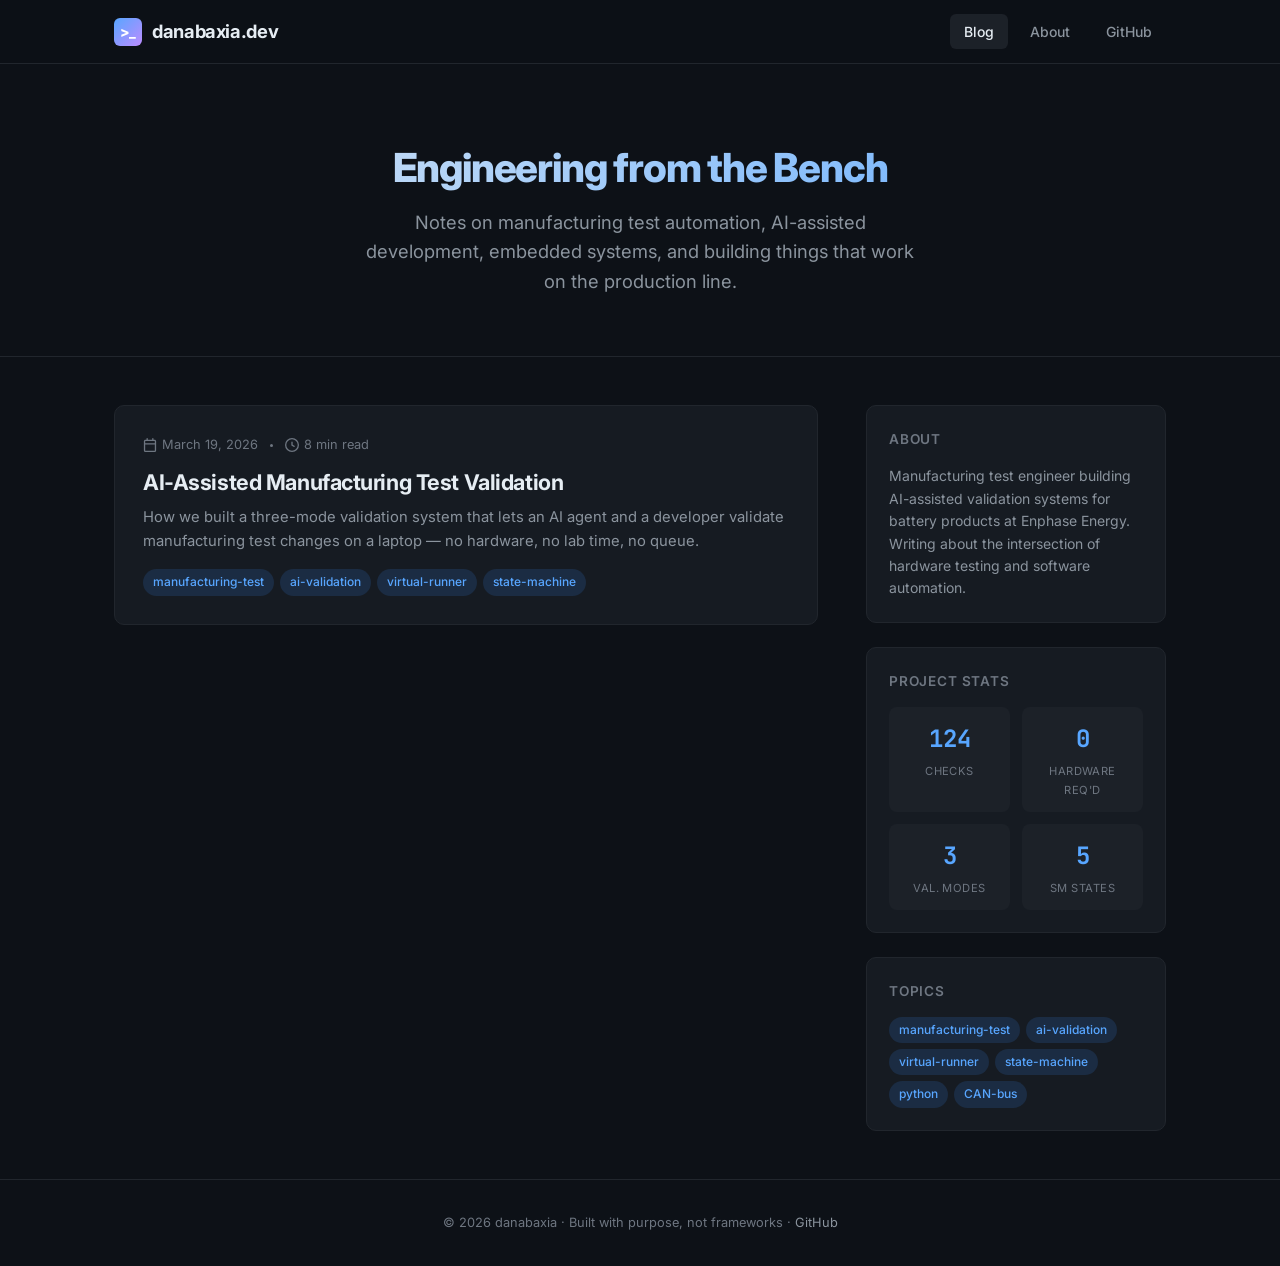
==== docs/index.html @ c310c13a "Move site files to /docs for GitHub Pages deployment GitHub Pages is configured to serve from /docs " ====
<!DOCTYPE html>
<html lang="en">
<head>
  <meta charset="UTF-8">
  <meta name="viewport" content="width=device-width, initial-scale=1.0">
  <title>danabaxia — Engineering Blog</title>
  <meta name="description" content="Technical blog on manufacturing test automation, AI-assisted development, embedded systems, and software engineering.">
  <meta property="og:title" content="danabaxia — Engineering Blog">
  <meta property="og:description" content="Notes on manufacturing test automation, AI-assisted development, and building things that work on the production line.">
  <meta property="og:type" content="website">
  <meta property="og:url" content="https://danabaxia.github.io">
  <meta name="twitter:card" content="summary">
  <link rel="preconnect" href="https://fonts.googleapis.com">
  <link rel="preconnect" href="https://fonts.gstatic.com" crossorigin>
  <link href="https://fonts.googleapis.com/css2?family=Inter:wght@400;500;600;700;800&family=JetBrains+Mono:wght@400;500&display=swap" rel="stylesheet">
  <link rel="stylesheet" href="css/style.css">
</head>
<body>

  <!-- Header -->
  <header class="site-header">
    <div class="header-inner">
      <a href="index.html" class="site-logo">
        <span class="logo-icon">&gt;_</span>
        danabaxia.dev
      </a>
      <nav class="site-nav">
        <a href="index.html" class="active">Blog</a>
        <a href="about.html">About</a>
        <a href="https://github.com/danabaxia" target="_blank" rel="noopener">GitHub</a>
      </nav>
    </div>
  </header>

  <!-- Hero -->
  <section class="hero">
    <h1>Engineering from the Bench</h1>
    <p>Notes on manufacturing test automation, AI-assisted development, embedded systems, and building things that work on the production line.</p>
  </section>

  <!-- Main Content -->
  <main class="container">
    <div class="content-wrapper">

      <!-- Post List -->
      <div class="post-list">

        <article class="post-card">
          <div class="post-card-meta">
            <span class="post-card-date">
              <svg width="14" height="14" viewBox="0 0 16 16" fill="currentColor"><path d="M4.75 0a.75.75 0 0 1 .75.75V2h5V.75a.75.75 0 0 1 1.5 0V2h1.25c.966 0 1.75.784 1.75 1.75v10.5A1.75 1.75 0 0 1 13.25 16H2.75A1.75 1.75 0 0 1 1 14.25V3.75C1 2.784 1.784 2 2.75 2H4V.75A.75.75 0 0 1 4.75 0ZM2.5 7.5v6.75c0 .138.112.25.25.25h10.5a.25.25 0 0 0 .25-.25V7.5Zm10.75-4H2.75a.25.25 0 0 0-.25.25V6h11V3.75a.25.25 0 0 0-.25-.25Z"/></svg>
              March 19, 2026
            </span>
            <span class="meta-dot"></span>
            <span class="reading-time">
              <svg width="14" height="14" viewBox="0 0 16 16" fill="currentColor"><path d="M8 0a8 8 0 1 1 0 16A8 8 0 0 1 8 0ZM1.5 8a6.5 6.5 0 1 0 13 0 6.5 6.5 0 0 0-13 0Zm7.25-3.25v2.992l2.028 1.014a.75.75 0 0 1-.557 1.392l-2.5-1.25A.75.75 0 0 1 7.25 8.25v-3.5a.75.75 0 0 1 1.5 0Z"/></svg>
              8 min read
            </span>
          </div>
          <h2><a href="posts/ai-assisted-manufacturing-test-validation.html">AI-Assisted Manufacturing Test Validation</a></h2>
          <p class="post-card-excerpt">
            How we built a three-mode validation system that lets an AI agent and a developer validate manufacturing test changes on a laptop &mdash; no hardware, no lab time, no queue.
          </p>
          <div class="post-card-tags">
            <span class="tag">manufacturing-test</span>
            <span class="tag">ai-validation</span>
            <span class="tag">virtual-runner</span>
            <span class="tag">state-machine</span>
          </div>
        </article>

      </div>

      <!-- Sidebar -->
      <aside class="sidebar">

        <div class="sidebar-widget about-brief">
          <h3>About</h3>
          <p>Manufacturing test engineer building AI-assisted validation systems for battery products at Enphase Energy. Writing about the intersection of hardware testing and software automation.</p>
        </div>

        <div class="sidebar-widget">
          <h3>Project Stats</h3>
          <div class="stat-grid">
            <div class="stat-item">
              <div class="stat-number">124</div>
              <div class="stat-label">Checks</div>
            </div>
            <div class="stat-item">
              <div class="stat-number">0</div>
              <div class="stat-label">Hardware Req'd</div>
            </div>
            <div class="stat-item">
              <div class="stat-number">3</div>
              <div class="stat-label">Val. Modes</div>
            </div>
            <div class="stat-item">
              <div class="stat-number">5</div>
              <div class="stat-label">SM States</div>
            </div>
          </div>
        </div>

        <div class="sidebar-widget">
          <h3>Topics</h3>
          <div class="tag-cloud">
            <span class="tag">manufacturing-test</span>
            <span class="tag">ai-validation</span>
            <span class="tag">virtual-runner</span>
            <span class="tag">state-machine</span>
            <span class="tag">python</span>
            <span class="tag">CAN-bus</span>
          </div>
        </div>

      </aside>

    </div>
  </main>

  <!-- Footer -->
  <footer class="site-footer">
    <p>&copy; 2026 danabaxia &middot; Built with purpose, not frameworks &middot; <a href="https://github.com/danabaxia" target="_blank" rel="noopener">GitHub</a></p>
  </footer>

</body>
</html>
---- docs/css/style.css ----
/* ===== CSS Variables ===== */
:root {
  --bg-primary: #0d1117;
  --bg-secondary: #161b22;
  --bg-tertiary: #1c2128;
  --bg-card: #161b22;
  --bg-card-hover: #1c2128;
  --border: #30363d;
  --border-light: #21262d;
  --text-primary: #e6edf3;
  --text-secondary: #8b949e;
  --text-muted: #6e7681;
  --accent: #58a6ff;
  --accent-hover: #79c0ff;
  --accent-subtle: rgba(56, 139, 253, 0.1);
  --green: #3fb950;
  --green-subtle: rgba(63, 185, 80, 0.1);
  --orange: #d29922;
  --orange-subtle: rgba(210, 153, 34, 0.1);
  --red: #f85149;
  --purple: #bc8cff;
  --tag-bg: rgba(56, 139, 253, 0.15);
  --tag-text: #58a6ff;
  --code-bg: #0d1117;
  --font-sans: 'Inter', -apple-system, BlinkMacSystemFont, 'Segoe UI', Helvetica, Arial, sans-serif;
  --font-mono: 'JetBrains Mono', 'Fira Code', 'Cascadia Code', Consolas, monospace;
  --max-width: 780px;
  --header-height: 64px;
}

/* ===== Reset & Base ===== */
*, *::before, *::after {
  margin: 0;
  padding: 0;
  box-sizing: border-box;
}

html {
  scroll-behavior: smooth;
  font-size: 16px;
}

body {
  font-family: var(--font-sans);
  background: var(--bg-primary);
  color: var(--text-primary);
  line-height: 1.7;
  -webkit-font-smoothing: antialiased;
  -moz-osx-font-smoothing: grayscale;
}

a {
  color: var(--accent);
  text-decoration: none;
  transition: color 0.2s;
}

a:hover {
  color: var(--accent-hover);
}

img {
  max-width: 100%;
  height: auto;
}

/* ===== Header / Nav ===== */
.site-header {
  position: sticky;
  top: 0;
  z-index: 100;
  background: rgba(13, 17, 23, 0.85);
  backdrop-filter: blur(12px);
  -webkit-backdrop-filter: blur(12px);
  border-bottom: 1px solid var(--border-light);
  height: var(--header-height);
}

.header-inner {
  max-width: 1100px;
  margin: 0 auto;
  padding: 0 24px;
  height: 100%;
  display: flex;
  align-items: center;
  justify-content: space-between;
}

.site-logo {
  display: flex;
  align-items: center;
  gap: 10px;
  font-weight: 700;
  font-size: 1.15rem;
  color: var(--text-primary);
  letter-spacing: -0.02em;
}

.site-logo:hover {
  color: var(--text-primary);
}

.logo-icon {
  width: 28px;
  height: 28px;
  background: linear-gradient(135deg, var(--accent), var(--purple));
  border-radius: 6px;
  display: flex;
  align-items: center;
  justify-content: center;
  font-size: 14px;
  color: #fff;
  font-weight: 800;
}

.site-nav {
  display: flex;
  align-items: center;
  gap: 8px;
}

.site-nav a {
  padding: 6px 14px;
  border-radius: 6px;
  font-size: 0.875rem;
  font-weight: 500;
  color: var(--text-secondary);
  transition: all 0.2s;
}

.site-nav a:hover,
.site-nav a.active {
  color: var(--text-primary);
  background: var(--bg-tertiary);
}

/* ===== Hero ===== */
.hero {
  padding: 80px 24px 60px;
  text-align: center;
  border-bottom: 1px solid var(--border-light);
}

.hero h1 {
  font-size: 2.5rem;
  font-weight: 800;
  letter-spacing: -0.03em;
  line-height: 1.2;
  margin-bottom: 16px;
  background: linear-gradient(135deg, var(--text-primary) 0%, var(--accent) 100%);
  -webkit-background-clip: text;
  -webkit-text-fill-color: transparent;
  background-clip: text;
}

.hero p {
  font-size: 1.15rem;
  color: var(--text-secondary);
  max-width: 560px;
  margin: 0 auto;
  line-height: 1.6;
}

/* ===== Main Content ===== */
.container {
  max-width: 1100px;
  margin: 0 auto;
  padding: 0 24px;
}

.content-wrapper {
  display: grid;
  grid-template-columns: 1fr 300px;
  gap: 48px;
  padding: 48px 0;
}

/* ===== Post Cards ===== */
.post-list {
  display: flex;
  flex-direction: column;
  gap: 20px;
}

.post-card {
  background: var(--bg-card);
  border: 1px solid var(--border-light);
  border-radius: 10px;
  padding: 28px;
  transition: all 0.25s ease;
}

.post-card:hover {
  background: var(--bg-card-hover);
  border-color: var(--border);
  transform: translateY(-2px);
  box-shadow: 0 8px 24px rgba(0, 0, 0, 0.3);
}

.post-card-meta {
  display: flex;
  align-items: center;
  gap: 12px;
  margin-bottom: 12px;
  font-size: 0.8rem;
  color: var(--text-muted);
}

.post-card-date {
  display: flex;
  align-items: center;
  gap: 5px;
}

.reading-time {
  display: flex;
  align-items: center;
  gap: 5px;
}

.meta-dot {
  width: 3px;
  height: 3px;
  background: var(--text-muted);
  border-radius: 50%;
}

.post-card h2 {
  font-size: 1.35rem;
  font-weight: 700;
  letter-spacing: -0.02em;
  margin-bottom: 10px;
  line-height: 1.3;
}

.post-card h2 a {
  color: var(--text-primary);
}

.post-card h2 a:hover {
  color: var(--accent);
}

.post-card-excerpt {
  color: var(--text-secondary);
  font-size: 0.925rem;
  line-height: 1.6;
  margin-bottom: 16px;
}

.post-card-tags {
  display: flex;
  flex-wrap: wrap;
  gap: 6px;
}

.tag {
  display: inline-block;
  padding: 3px 10px;
  border-radius: 20px;
  font-size: 0.75rem;
  font-weight: 500;
  background: var(--tag-bg);
  color: var(--tag-text);
  transition: background 0.2s;
}

.tag:hover {
  background: rgba(56, 139, 253, 0.25);
}

/* ===== Sidebar ===== */
.sidebar {
  display: flex;
  flex-direction: column;
  gap: 24px;
}

.sidebar-widget {
  background: var(--bg-card);
  border: 1px solid var(--border-light);
  border-radius: 10px;
  padding: 22px;
}

.sidebar-widget h3 {
  font-size: 0.85rem;
  font-weight: 600;
  text-transform: uppercase;
  letter-spacing: 0.06em;
  color: var(--text-muted);
  margin-bottom: 14px;
}

.about-brief p {
  font-size: 0.875rem;
  color: var(--text-secondary);
  line-height: 1.6;
}

.tag-cloud {
  display: flex;
  flex-wrap: wrap;
  gap: 6px;
}

.stat-grid {
  display: grid;
  grid-template-columns: 1fr 1fr;
  gap: 12px;
}

.stat-item {
  text-align: center;
  padding: 12px 8px;
  background: var(--bg-tertiary);
  border-radius: 8px;
}

.stat-number {
  font-size: 1.5rem;
  font-weight: 700;
  color: var(--accent);
  font-family: var(--font-mono);
}

.stat-label {
  font-size: 0.7rem;
  color: var(--text-muted);
  text-transform: uppercase;
  letter-spacing: 0.04em;
  margin-top: 2px;
}

/* ===== Article / Post Page ===== */
.article-header {
  padding: 64px 24px 40px;
  text-align: center;
  border-bottom: 1px solid var(--border-light);
}

.article-header .post-card-meta {
  justify-content: center;
  margin-bottom: 20px;
}

.article-header h1 {
  font-size: 2.2rem;
  font-weight: 800;
  letter-spacing: -0.03em;
  line-height: 1.25;
  max-width: var(--max-width);
  margin: 0 auto 16px;
}

.article-header .post-card-tags {
  justify-content: center;
}

.article-body {
  max-width: var(--max-width);
  margin: 0 auto;
  padding: 48px 24px 80px;
}

.article-body h2 {
  font-size: 1.6rem;
  font-weight: 700;
  letter-spacing: -0.02em;
  margin: 48px 0 16px;
  padding-bottom: 8px;
  border-bottom: 1px solid var(--border-light);
}

.article-body h3 {
  font-size: 1.2rem;
  font-weight: 600;
  margin: 36px 0 12px;
  color: var(--text-primary);
}

.article-body p {
  margin-bottom: 18px;
  color: var(--text-secondary);
  font-size: 1rem;
  line-height: 1.8;
}

.article-body strong {
  color: var(--text-primary);
  font-weight: 600;
}

.article-body em {
  color: var(--text-secondary);
  font-style: italic;
}

.article-body ul, .article-body ol {
  margin: 0 0 18px 20px;
  color: var(--text-secondary);
}

.article-body li {
  margin-bottom: 6px;
  line-height: 1.7;
}

.article-body li strong {
  color: var(--text-primary);
}

.article-body hr {
  border: none;
  border-top: 1px solid var(--border-light);
  margin: 40px 0;
}

/* Inline code */
.article-body code {
  font-family: var(--font-mono);
  font-size: 0.875em;
  background: var(--bg-tertiary);
  padding: 2px 7px;
  border-radius: 4px;
  color: var(--accent);
}

/* Code blocks */
.article-body pre {
  background: var(--code-bg);
  border: 1px solid var(--border);
  border-radius: 8px;
  padding: 20px 24px;
  margin: 0 0 24px;
  overflow-x: auto;
  font-size: 0.85rem;
  line-height: 1.6;
}

.article-body pre code {
  background: none;
  padding: 0;
  border-radius: 0;
  color: var(--text-secondary);
  font-size: inherit;
}

/* Callout boxes */
.callout {
  border-radius: 8px;
  padding: 18px 22px;
  margin: 0 0 24px;
  border-left: 3px solid;
}

.callout-title {
  font-weight: 600;
  font-size: 0.85rem;
  text-transform: uppercase;
  letter-spacing: 0.04em;
  margin-bottom: 8px;
  display: flex;
  align-items: center;
  gap: 6px;
}

.callout p {
  margin-bottom: 0;
  font-size: 0.925rem;
}

.callout ul {
  margin: 8px 0 0 18px;
  font-size: 0.925rem;
}

.callout li {
  margin-bottom: 4px;
}

.callout-summary {
  background: var(--accent-subtle);
  border-color: var(--accent);
}
.callout-summary .callout-title { color: var(--accent); }

.callout-tip {
  background: var(--green-subtle);
  border-color: var(--green);
}
.callout-tip .callout-title { color: var(--green); }

.callout-warning {
  background: var(--orange-subtle);
  border-color: var(--orange);
}
.callout-warning .callout-title { color: var(--orange); }

.callout-important {
  background: rgba(188, 140, 255, 0.1);
  border-color: var(--purple);
}
.callout-important .callout-title { color: var(--purple); }

.callout-question {
  background: var(--orange-subtle);
  border-color: var(--orange);
}
.callout-question .callout-title { color: var(--orange); }

.callout-success {
  background: var(--green-subtle);
  border-color: var(--green);
}
.callout-success .callout-title { color: var(--green); }

.callout-note {
  background: var(--accent-subtle);
  border-color: var(--accent);
}
.callout-note .callout-title { color: var(--accent); }

.callout-info {
  background: var(--accent-subtle);
  border-color: var(--accent);
}
.callout-info .callout-title { color: var(--accent); }

/* Tables */
.article-body table {
  width: 100%;
  border-collapse: collapse;
  margin: 0 0 24px;
  font-size: 0.9rem;
}

.article-body th {
  background: var(--bg-tertiary);
  font-weight: 600;
  text-align: left;
  padding: 10px 14px;
  border: 1px solid var(--border);
  color: var(--text-primary);
}

.article-body td {
  padding: 10px 14px;
  border: 1px solid var(--border-light);
  color: var(--text-secondary);
}

.article-body tr:hover td {
  background: var(--bg-secondary);
}

/* Highlight / mark */
mark {
  background: rgba(210, 153, 34, 0.25);
  color: var(--orange);
  padding: 1px 5px;
  border-radius: 3px;
}

/* Mermaid diagrams */
.mermaid {
  background: var(--bg-tertiary);
  border: 1px solid var(--border-light);
  border-radius: 8px;
  padding: 24px;
  margin: 0 0 24px;
  text-align: center;
}

/* ===== About Page ===== */
.about-content {
  max-width: var(--max-width);
  margin: 0 auto;
  padding: 64px 24px 80px;
}

.about-content h1 {
  font-size: 2rem;
  font-weight: 800;
  letter-spacing: -0.03em;
  margin-bottom: 32px;
}

.about-content h2 {
  font-size: 1.3rem;
  font-weight: 700;
  margin: 36px 0 12px;
}

.about-content p {
  color: var(--text-secondary);
  line-height: 1.8;
  margin-bottom: 18px;
}

.about-content ul {
  color: var(--text-secondary);
  margin: 0 0 18px 20px;
}

.about-content li {
  margin-bottom: 6px;
  line-height: 1.7;
}

/* ===== Back link ===== */
.back-link {
  display: inline-flex;
  align-items: center;
  gap: 6px;
  font-size: 0.875rem;
  color: var(--text-muted);
  margin-bottom: 24px;
  transition: color 0.2s;
}

.back-link:hover {
  color: var(--accent);
}

/* ===== Footer ===== */
.site-footer {
  border-top: 1px solid var(--border-light);
  padding: 32px 24px;
  text-align: center;
  color: var(--text-muted);
  font-size: 0.8rem;
}

.site-footer a {
  color: var(--text-secondary);
}

/* ===== Responsive ===== */
@media (max-width: 900px) {
  .content-wrapper {
    grid-template-columns: 1fr;
  }

  .sidebar {
    order: -1;
    flex-direction: row;
    flex-wrap: wrap;
  }

  .sidebar-widget {
    flex: 1 1 260px;
  }
}

@media (max-width: 640px) {
  .hero h1 {
    font-size: 1.8rem;
  }

  .hero p {
    font-size: 1rem;
  }

  .article-header h1 {
    font-size: 1.6rem;
  }

  .post-card {
    padding: 20px;
  }

  .header-inner {
    padding: 0 16px;
  }

  .site-nav a {
    padding: 6px 10px;
    font-size: 0.8rem;
  }
}

/* ===== Scrollbar ===== */
::-webkit-scrollbar {
  width: 8px;
  height: 8px;
}

::-webkit-scrollbar-track {
  background: var(--bg-primary);
}

::-webkit-scrollbar-thumb {
  background: var(--border);
  border-radius: 4px;
}

::-webkit-scrollbar-thumb:hover {
  background: var(--text-muted);
}

/* ===== Selection ===== */
::selection {
  background: rgba(56, 139, 253, 0.3);
  color: var(--text-primary);
}
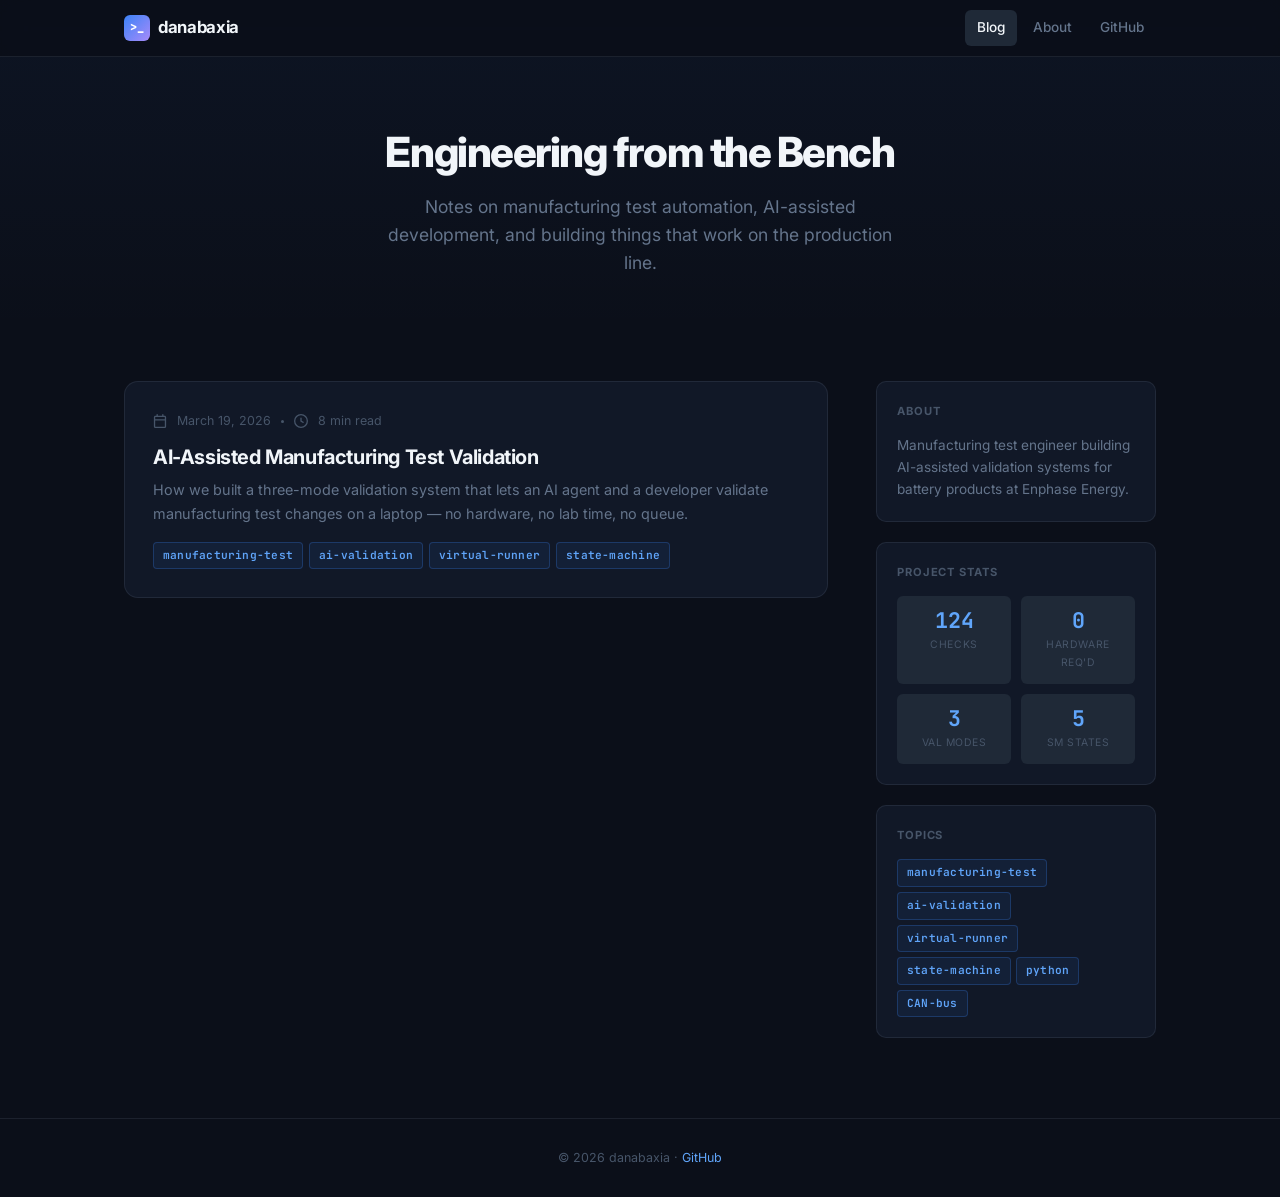
==== commit 05eb10ea: "Redesign with semantic HTML5, JSON-LD schema, and polished dark theme - Proper semantic HTML5 struct" ====
--- a/docs/index.html
+++ b/docs/index.html
@@ -1,108 +1,101 @@
 <!DOCTYPE html>
 <html lang="en">
 <head>
-  <meta charset="UTF-8">
-  <meta name="viewport" content="width=device-width, initial-scale=1.0">
+  <meta charset="utf-8">
+  <meta name="viewport" content="width=device-width, initial-scale=1">
   <title>danabaxia — Engineering Blog</title>
-  <meta name="description" content="Technical blog on manufacturing test automation, AI-assisted development, embedded systems, and software engineering.">
+  <meta name="description" content="Technical blog on manufacturing test automation, AI-assisted development, embedded systems, and building reliable production systems.">
+
+  <!-- Open Graph -->
+  <meta property="og:type" content="website">
   <meta property="og:title" content="danabaxia — Engineering Blog">
   <meta property="og:description" content="Notes on manufacturing test automation, AI-assisted development, and building things that work on the production line.">
-  <meta property="og:type" content="website">
   <meta property="og:url" content="https://danabaxia.github.io">
+
+  <!-- Twitter Card -->
   <meta name="twitter:card" content="summary">
-  <link rel="preconnect" href="https://fonts.googleapis.com">
-  <link rel="preconnect" href="https://fonts.gstatic.com" crossorigin>
-  <link href="https://fonts.googleapis.com/css2?family=Inter:wght@400;500;600;700;800&family=JetBrains+Mono:wght@400;500&display=swap" rel="stylesheet">
+  <meta name="twitter:title" content="danabaxia — Engineering Blog">
+  <meta name="twitter:description" content="Notes on manufacturing test automation, AI-assisted development, and building things that work on the production line.">
+
+  <link rel="canonical" href="https://danabaxia.github.io">
   <link rel="stylesheet" href="css/style.css">
 </head>
 <body>
 
-  <!-- Header -->
-  <header class="site-header">
-    <div class="header-inner">
-      <a href="index.html" class="site-logo">
-        <span class="logo-icon">&gt;_</span>
-        danabaxia.dev
+  <nav aria-label="Main navigation">
+    <div class="nav-inner">
+      <a href="index.html" class="nav-brand">
+        <span class="nav-brand-icon">&gt;_</span>
+        danabaxia
       </a>
-      <nav class="site-nav">
-        <a href="index.html" class="active">Blog</a>
+      <div class="nav-links">
+        <a href="index.html" aria-current="page">Blog</a>
         <a href="about.html">About</a>
         <a href="https://github.com/danabaxia" target="_blank" rel="noopener">GitHub</a>
-      </nav>
+      </div>
     </div>
+  </nav>
+
+  <header class="page-hero">
+    <h1>Engineering from the Bench</h1>
+    <p>Notes on manufacturing test automation, AI-assisted development, and building things that work on the production line.</p>
   </header>
 
-  <!-- Hero -->
-  <section class="hero">
-    <h1>Engineering from the Bench</h1>
-    <p>Notes on manufacturing test automation, AI-assisted development, embedded systems, and building things that work on the production line.</p>
-  </section>
+  <main class="page-body">
+    <div class="two-col">
 
-  <!-- Main Content -->
-  <main class="container">
-    <div class="content-wrapper">
-
-      <!-- Post List -->
-      <div class="post-list">
-
+      <div class="post-feed">
         <article class="post-card">
-          <div class="post-card-meta">
-            <span class="post-card-date">
-              <svg width="14" height="14" viewBox="0 0 16 16" fill="currentColor"><path d="M4.75 0a.75.75 0 0 1 .75.75V2h5V.75a.75.75 0 0 1 1.5 0V2h1.25c.966 0 1.75.784 1.75 1.75v10.5A1.75 1.75 0 0 1 13.25 16H2.75A1.75 1.75 0 0 1 1 14.25V3.75C1 2.784 1.784 2 2.75 2H4V.75A.75.75 0 0 1 4.75 0ZM2.5 7.5v6.75c0 .138.112.25.25.25h10.5a.25.25 0 0 0 .25-.25V7.5Zm10.75-4H2.75a.25.25 0 0 0-.25.25V6h11V3.75a.25.25 0 0 0-.25-.25Z"/></svg>
-              March 19, 2026
-            </span>
-            <span class="meta-dot"></span>
-            <span class="reading-time">
-              <svg width="14" height="14" viewBox="0 0 16 16" fill="currentColor"><path d="M8 0a8 8 0 1 1 0 16A8 8 0 0 1 8 0ZM1.5 8a6.5 6.5 0 1 0 13 0 6.5 6.5 0 0 0-13 0Zm7.25-3.25v2.992l2.028 1.014a.75.75 0 0 1-.557 1.392l-2.5-1.25A.75.75 0 0 1 7.25 8.25v-3.5a.75.75 0 0 1 1.5 0Z"/></svg>
-              8 min read
-            </span>
+          <div class="post-card__meta">
+            <svg width="14" height="14" viewBox="0 0 16 16" fill="currentColor"><path d="M4.75 0a.75.75 0 0 1 .75.75V2h5V.75a.75.75 0 0 1 1.5 0V2h1.25c.966 0 1.75.784 1.75 1.75v10.5A1.75 1.75 0 0 1 13.25 16H2.75A1.75 1.75 0 0 1 1 14.25V3.75C1 2.784 1.784 2 2.75 2H4V.75A.75.75 0 0 1 4.75 0ZM2.5 7.5v6.75c0 .138.112.25.25.25h10.5a.25.25 0 0 0 .25-.25V7.5Zm10.75-4H2.75a.25.25 0 0 0-.25.25V6h11V3.75a.25.25 0 0 0-.25-.25Z"/></svg>
+            <time datetime="2026-03-19">March 19, 2026</time>
+            <span class="post-card__meta-sep"></span>
+            <svg width="14" height="14" viewBox="0 0 16 16" fill="currentColor"><path d="M8 0a8 8 0 1 1 0 16A8 8 0 0 1 8 0ZM1.5 8a6.5 6.5 0 1 0 13 0 6.5 6.5 0 0 0-13 0Zm7.25-3.25v2.992l2.028 1.014a.75.75 0 0 1-.557 1.392l-2.5-1.25A.75.75 0 0 1 7.25 8.25v-3.5a.75.75 0 0 1 1.5 0Z"/></svg>
+            <span>8 min read</span>
           </div>
-          <h2><a href="posts/ai-assisted-manufacturing-test-validation.html">AI-Assisted Manufacturing Test Validation</a></h2>
-          <p class="post-card-excerpt">
-            How we built a three-mode validation system that lets an AI agent and a developer validate manufacturing test changes on a laptop &mdash; no hardware, no lab time, no queue.
-          </p>
-          <div class="post-card-tags">
+          <h2 class="post-card__title">
+            <a href="posts/ai-assisted-manufacturing-test-validation.html">AI-Assisted Manufacturing Test Validation</a>
+          </h2>
+          <p class="post-card__excerpt">How we built a three-mode validation system that lets an AI agent and a developer validate manufacturing test changes on a laptop &mdash; no hardware, no lab time, no queue.</p>
+          <div class="tag-row">
             <span class="tag">manufacturing-test</span>
             <span class="tag">ai-validation</span>
             <span class="tag">virtual-runner</span>
             <span class="tag">state-machine</span>
           </div>
         </article>
-
       </div>
 
-      <!-- Sidebar -->
       <aside class="sidebar">
-
-        <div class="sidebar-widget about-brief">
-          <h3>About</h3>
-          <p>Manufacturing test engineer building AI-assisted validation systems for battery products at Enphase Energy. Writing about the intersection of hardware testing and software automation.</p>
+        <div class="widget">
+          <h3 class="widget__heading">About</h3>
+          <p>Manufacturing test engineer building AI-assisted validation systems for battery products at Enphase Energy.</p>
         </div>
 
-        <div class="sidebar-widget">
-          <h3>Project Stats</h3>
+        <div class="widget">
+          <h3 class="widget__heading">Project Stats</h3>
           <div class="stat-grid">
-            <div class="stat-item">
-              <div class="stat-number">124</div>
-              <div class="stat-label">Checks</div>
+            <div class="stat-card">
+              <div class="stat-card__number">124</div>
+              <div class="stat-card__label">Checks</div>
             </div>
-            <div class="stat-item">
-              <div class="stat-number">0</div>
-              <div class="stat-label">Hardware Req'd</div>
+            <div class="stat-card">
+              <div class="stat-card__number">0</div>
+              <div class="stat-card__label">Hardware Req'd</div>
             </div>
-            <div class="stat-item">
-              <div class="stat-number">3</div>
-              <div class="stat-label">Val. Modes</div>
+            <div class="stat-card">
+              <div class="stat-card__number">3</div>
+              <div class="stat-card__label">Val Modes</div>
             </div>
-            <div class="stat-item">
-              <div class="stat-number">5</div>
-              <div class="stat-label">SM States</div>
+            <div class="stat-card">
+              <div class="stat-card__number">5</div>
+              <div class="stat-card__label">SM States</div>
             </div>
           </div>
         </div>
 
-        <div class="sidebar-widget">
-          <h3>Topics</h3>
+        <div class="widget">
+          <h3 class="widget__heading">Topics</h3>
           <div class="tag-cloud">
             <span class="tag">manufacturing-test</span>
             <span class="tag">ai-validation</span>
@@ -112,15 +105,13 @@
             <span class="tag">CAN-bus</span>
           </div>
         </div>
-
       </aside>
 
     </div>
   </main>
 
-  <!-- Footer -->
-  <footer class="site-footer">
-    <p>&copy; 2026 danabaxia &middot; Built with purpose, not frameworks &middot; <a href="https://github.com/danabaxia" target="_blank" rel="noopener">GitHub</a></p>
+  <footer aria-label="Site footer">
+    <p>&copy; 2026 danabaxia &middot; <a href="https://github.com/danabaxia" target="_blank" rel="noopener">GitHub</a></p>
   </footer>
 
 </body>
--- a/docs/css/style.css
+++ b/docs/css/style.css
@@ -1,706 +1,549 @@
+/* ===== Fonts ===== */
+@import url('https://fonts.googleapis.com/css2?family=Inter:wght@400;500;600;700;800&family=JetBrains+Mono:wght@400;500&display=swap');
+
 /* ===== CSS Variables ===== */
 :root {
-  --bg-primary: #0d1117;
-  --bg-secondary: #161b22;
-  --bg-tertiary: #1c2128;
-  --bg-card: #161b22;
-  --bg-card-hover: #1c2128;
-  --border: #30363d;
-  --border-light: #21262d;
-  --text-primary: #e6edf3;
-  --text-secondary: #8b949e;
-  --text-muted: #6e7681;
-  --accent: #58a6ff;
-  --accent-hover: #79c0ff;
-  --accent-subtle: rgba(56, 139, 253, 0.1);
-  --green: #3fb950;
-  --green-subtle: rgba(63, 185, 80, 0.1);
-  --orange: #d29922;
-  --orange-subtle: rgba(210, 153, 34, 0.1);
-  --red: #f85149;
-  --purple: #bc8cff;
-  --tag-bg: rgba(56, 139, 253, 0.15);
-  --tag-text: #58a6ff;
-  --code-bg: #0d1117;
-  --font-sans: 'Inter', -apple-system, BlinkMacSystemFont, 'Segoe UI', Helvetica, Arial, sans-serif;
-  --font-mono: 'JetBrains Mono', 'Fira Code', 'Cascadia Code', Consolas, monospace;
-  --max-width: 780px;
-  --header-height: 64px;
-}
-
-/* ===== Reset & Base ===== */
-*, *::before, *::after {
-  margin: 0;
-  padding: 0;
-  box-sizing: border-box;
-}
-
-html {
-  scroll-behavior: smooth;
-  font-size: 16px;
-}
+  --bg-body: #0b0f19;
+  --bg-surface: #111827;
+  --bg-elevated: #1f2937;
+  --bg-hover: #263044;
+  --border-default: rgba(148, 163, 184, 0.12);
+  --border-strong: rgba(148, 163, 184, 0.2);
+  --text-heading: #f1f5f9;
+  --text-body: #cbd5e1;
+  --text-muted: #64748b;
+  --text-faint: #475569;
+  --accent: #3b82f6;
+  --accent-light: #60a5fa;
+  --accent-wash: rgba(59, 130, 246, 0.08);
+  --accent-border: rgba(59, 130, 246, 0.25);
+  --green: #22c55e;
+  --green-wash: rgba(34, 197, 94, 0.08);
+  --green-border: rgba(34, 197, 94, 0.3);
+  --amber: #f59e0b;
+  --amber-wash: rgba(245, 158, 11, 0.08);
+  --amber-border: rgba(245, 158, 11, 0.3);
+  --red: #ef4444;
+  --purple: #a78bfa;
+  --purple-wash: rgba(167, 139, 250, 0.08);
+  --purple-border: rgba(167, 139, 250, 0.3);
+  --font-sans: 'Inter', -apple-system, BlinkMacSystemFont, 'Segoe UI', system-ui, sans-serif;
+  --font-mono: 'JetBrains Mono', 'Fira Code', 'Cascadia Code', ui-monospace, monospace;
+  --content-width: 720px;
+  --page-width: 1080px;
+  --radius-sm: 6px;
+  --radius-md: 10px;
+  --radius-lg: 14px;
+}
+
+/* ===== Reset ===== */
+*, *::before, *::after { margin: 0; padding: 0; box-sizing: border-box; }
+
+html { font-size: 16px; scroll-behavior: smooth; }
 
 body {
   font-family: var(--font-sans);
-  background: var(--bg-primary);
-  color: var(--text-primary);
-  line-height: 1.7;
+  background: var(--bg-body);
+  color: var(--text-body);
+  line-height: 1.75;
   -webkit-font-smoothing: antialiased;
   -moz-osx-font-smoothing: grayscale;
-}
-
-a {
-  color: var(--accent);
-  text-decoration: none;
-  transition: color 0.2s;
-}
-
-a:hover {
-  color: var(--accent-hover);
-}
-
-img {
-  max-width: 100%;
-  height: auto;
-}
-
-/* ===== Header / Nav ===== */
-.site-header {
+  min-height: 100vh;
+  display: flex;
+  flex-direction: column;
+}
+
+a { color: var(--accent-light); text-decoration: none; transition: color .15s ease; }
+a:hover { color: #93c5fd; }
+img { max-width: 100%; height: auto; display: block; }
+
+/* ===== Nav ===== */
+nav[aria-label="Main navigation"] {
   position: sticky;
   top: 0;
-  z-index: 100;
-  background: rgba(13, 17, 23, 0.85);
-  backdrop-filter: blur(12px);
-  -webkit-backdrop-filter: blur(12px);
-  border-bottom: 1px solid var(--border-light);
-  height: var(--header-height);
-}
-
-.header-inner {
-  max-width: 1100px;
+  z-index: 50;
+  background: rgba(11, 15, 25, 0.82);
+  backdrop-filter: blur(16px) saturate(180%);
+  -webkit-backdrop-filter: blur(16px) saturate(180%);
+  border-bottom: 1px solid var(--border-default);
+}
+
+.nav-inner {
+  max-width: var(--page-width);
   margin: 0 auto;
-  padding: 0 24px;
-  height: 100%;
+  padding: 0 1.5rem;
+  height: 56px;
   display: flex;
   align-items: center;
   justify-content: space-between;
 }
 
-.site-logo {
+.nav-brand {
+  font-weight: 700;
+  font-size: 1.05rem;
+  color: var(--text-heading);
+  display: flex;
+  align-items: center;
+  gap: 8px;
+  letter-spacing: -0.02em;
+}
+
+.nav-brand:hover { color: var(--text-heading); }
+
+.nav-brand-icon {
+  display: inline-flex;
+  align-items: center;
+  justify-content: center;
+  width: 26px;
+  height: 26px;
+  background: linear-gradient(135deg, var(--accent), var(--purple));
+  border-radius: var(--radius-sm);
+  font-size: 12px;
+  font-weight: 800;
+  color: #fff;
+  font-family: var(--font-mono);
+}
+
+.nav-links { display: flex; gap: 4px; }
+
+.nav-links a {
+  font-size: 0.85rem;
+  font-weight: 500;
+  color: var(--text-muted);
+  padding: 6px 12px;
+  border-radius: var(--radius-sm);
+  transition: all .15s ease;
+}
+
+.nav-links a:hover,
+.nav-links a[aria-current="page"] {
+  color: var(--text-heading);
+  background: var(--bg-elevated);
+}
+
+/* ===== Page Hero ===== */
+.page-hero {
+  text-align: center;
+  padding: 4.5rem 1.5rem 3.5rem;
+  background: linear-gradient(180deg, rgba(59,130,246,.04) 0%, transparent 100%);
+}
+
+.page-hero h1 {
+  font-size: clamp(1.8rem, 4vw, 2.6rem);
+  font-weight: 800;
+  letter-spacing: -0.035em;
+  line-height: 1.15;
+  color: var(--text-heading);
+  margin-bottom: 1rem;
+}
+
+.page-hero > p {
+  font-size: 1.1rem;
+  color: var(--text-muted);
+  max-width: 520px;
+  margin: 0 auto;
+  line-height: 1.6;
+}
+
+/* ===== Layout ===== */
+.page-body {
+  max-width: var(--page-width);
+  margin: 0 auto;
+  padding: 3rem 1.5rem 5rem;
+  width: 100%;
+  flex: 1;
+}
+
+.two-col {
+  display: grid;
+  grid-template-columns: 1fr 280px;
+  gap: 3rem;
+  align-items: start;
+}
+
+/* ===== Post Cards ===== */
+.post-feed { display: flex; flex-direction: column; gap: 1.25rem; }
+
+.post-card {
+  background: var(--bg-surface);
+  border: 1px solid var(--border-default);
+  border-radius: var(--radius-lg);
+  padding: 1.75rem;
+  transition: border-color .2s ease, box-shadow .2s ease, transform .2s ease;
+}
+
+.post-card:hover {
+  border-color: var(--border-strong);
+  box-shadow: 0 4px 20px rgba(0, 0, 0, 0.25);
+  transform: translateY(-1px);
+}
+
+.post-card__meta {
   display: flex;
   align-items: center;
   gap: 10px;
-  font-weight: 700;
-  font-size: 1.15rem;
-  color: var(--text-primary);
+  font-size: 0.78rem;
+  color: var(--text-faint);
+  margin-bottom: 0.75rem;
+}
+
+.post-card__meta svg { flex-shrink: 0; }
+.post-card__meta-sep { width: 3px; height: 3px; border-radius: 50%; background: var(--text-faint); }
+
+.post-card__title {
+  font-size: 1.25rem;
+  font-weight: 700;
   letter-spacing: -0.02em;
-}
-
-.site-logo:hover {
-  color: var(--text-primary);
-}
-
-.logo-icon {
-  width: 28px;
-  height: 28px;
-  background: linear-gradient(135deg, var(--accent), var(--purple));
-  border-radius: 6px;
-  display: flex;
-  align-items: center;
+  line-height: 1.3;
+  margin-bottom: 0.5rem;
+}
+
+.post-card__title a { color: var(--text-heading); }
+.post-card__title a:hover { color: var(--accent-light); }
+
+.post-card__excerpt {
+  font-size: 0.9rem;
+  line-height: 1.65;
+  color: var(--text-muted);
+  margin-bottom: 1rem;
+}
+
+.tag-row { display: flex; flex-wrap: wrap; gap: 6px; }
+
+.tag {
+  display: inline-block;
+  font-size: 0.7rem;
+  font-weight: 600;
+  font-family: var(--font-mono);
+  letter-spacing: 0.02em;
+  padding: 3px 9px;
+  border-radius: 4px;
+  background: var(--accent-wash);
+  color: var(--accent-light);
+  border: 1px solid var(--accent-border);
+}
+
+/* ===== Sidebar ===== */
+.sidebar { display: flex; flex-direction: column; gap: 1.25rem; }
+
+.widget {
+  background: var(--bg-surface);
+  border: 1px solid var(--border-default);
+  border-radius: var(--radius-md);
+  padding: 1.25rem;
+}
+
+.widget__heading {
+  font-size: 0.7rem;
+  font-weight: 700;
+  text-transform: uppercase;
+  letter-spacing: 0.08em;
+  color: var(--text-faint);
+  margin-bottom: 0.85rem;
+}
+
+.widget p { font-size: 0.85rem; color: var(--text-muted); line-height: 1.6; }
+
+.stat-grid {
+  display: grid;
+  grid-template-columns: 1fr 1fr;
+  gap: 10px;
+}
+
+.stat-card {
+  text-align: center;
+  padding: 0.75rem 0.5rem;
+  background: var(--bg-elevated);
+  border-radius: var(--radius-sm);
+}
+
+.stat-card__number {
+  font-family: var(--font-mono);
+  font-size: 1.35rem;
+  font-weight: 700;
+  color: var(--accent-light);
+  line-height: 1.2;
+}
+
+.stat-card__label {
+  font-size: 0.65rem;
+  text-transform: uppercase;
+  letter-spacing: 0.05em;
+  color: var(--text-faint);
+  margin-top: 2px;
+}
+
+.tag-cloud { display: flex; flex-wrap: wrap; gap: 5px; }
+
+/* ===== Article ===== */
+.article-hero {
+  text-align: center;
+  padding: 3.5rem 1.5rem 2.5rem;
+  background: linear-gradient(180deg, rgba(59,130,246,.04) 0%, transparent 100%);
+}
+
+.article-hero .post-card__meta {
   justify-content: center;
-  font-size: 14px;
-  color: #fff;
-  font-weight: 800;
-}
-
-.site-nav {
-  display: flex;
-  align-items: center;
-  gap: 8px;
-}
-
-.site-nav a {
-  padding: 6px 14px;
-  border-radius: 6px;
-  font-size: 0.875rem;
-  font-weight: 500;
-  color: var(--text-secondary);
-  transition: all 0.2s;
-}
-
-.site-nav a:hover,
-.site-nav a.active {
-  color: var(--text-primary);
-  background: var(--bg-tertiary);
-}
-
-/* ===== Hero ===== */
-.hero {
-  padding: 80px 24px 60px;
-  text-align: center;
-  border-bottom: 1px solid var(--border-light);
-}
-
-.hero h1 {
-  font-size: 2.5rem;
+  margin-bottom: 1.25rem;
+}
+
+.article-hero h1 {
+  font-size: clamp(1.6rem, 3.5vw, 2.2rem);
   font-weight: 800;
   letter-spacing: -0.03em;
   line-height: 1.2;
-  margin-bottom: 16px;
-  background: linear-gradient(135deg, var(--text-primary) 0%, var(--accent) 100%);
-  -webkit-background-clip: text;
-  -webkit-text-fill-color: transparent;
-  background-clip: text;
-}
-
-.hero p {
-  font-size: 1.15rem;
-  color: var(--text-secondary);
-  max-width: 560px;
+  color: var(--text-heading);
+  max-width: var(--content-width);
+  margin: 0 auto 1rem;
+}
+
+.article-hero .tag-row { justify-content: center; }
+
+.article-content {
+  max-width: var(--content-width);
   margin: 0 auto;
-  line-height: 1.6;
-}
-
-/* ===== Main Content ===== */
-.container {
-  max-width: 1100px;
-  margin: 0 auto;
-  padding: 0 24px;
-}
-
-.content-wrapper {
-  display: grid;
-  grid-template-columns: 1fr 300px;
-  gap: 48px;
-  padding: 48px 0;
-}
-
-/* ===== Post Cards ===== */
-.post-list {
-  display: flex;
-  flex-direction: column;
-  gap: 20px;
-}
-
-.post-card {
-  background: var(--bg-card);
-  border: 1px solid var(--border-light);
-  border-radius: 10px;
-  padding: 28px;
-  transition: all 0.25s ease;
-}
-
-.post-card:hover {
-  background: var(--bg-card-hover);
-  border-color: var(--border);
-  transform: translateY(-2px);
-  box-shadow: 0 8px 24px rgba(0, 0, 0, 0.3);
-}
-
-.post-card-meta {
-  display: flex;
+  padding: 3rem 1.5rem 5rem;
+}
+
+.article-content > .back-link {
+  display: inline-flex;
   align-items: center;
-  gap: 12px;
-  margin-bottom: 12px;
-  font-size: 0.8rem;
-  color: var(--text-muted);
-}
-
-.post-card-date {
+  gap: 4px;
+  font-size: 0.85rem;
+  color: var(--text-faint);
+  margin-bottom: 2rem;
+  transition: color .15s;
+}
+
+.article-content > .back-link:hover { color: var(--accent-light); }
+
+/* Prose */
+.article-content h2 {
+  font-size: 1.45rem;
+  font-weight: 700;
+  letter-spacing: -0.02em;
+  color: var(--text-heading);
+  margin: 3rem 0 0.85rem;
+  padding-bottom: 0.5rem;
+  border-bottom: 1px solid var(--border-default);
+}
+
+.article-content h3 {
+  font-size: 1.1rem;
+  font-weight: 600;
+  color: var(--text-heading);
+  margin: 2rem 0 0.65rem;
+}
+
+.article-content p {
+  margin-bottom: 1.15rem;
+  font-size: 0.975rem;
+  line-height: 1.8;
+}
+
+.article-content strong { color: var(--text-heading); font-weight: 600; }
+
+.article-content ul, .article-content ol {
+  margin: 0 0 1.15rem 1.25rem;
+}
+
+.article-content li {
+  margin-bottom: 0.4rem;
+  font-size: 0.975rem;
+  line-height: 1.7;
+}
+
+.article-content li strong { color: var(--text-heading); }
+
+.article-content hr {
+  border: none;
+  border-top: 1px solid var(--border-default);
+  margin: 2.5rem 0;
+}
+
+.article-content code {
+  font-family: var(--font-mono);
+  font-size: 0.85em;
+  background: var(--bg-elevated);
+  border: 1px solid var(--border-default);
+  padding: 1px 6px;
+  border-radius: 4px;
+  color: var(--accent-light);
+}
+
+.article-content pre {
+  background: var(--bg-surface);
+  border: 1px solid var(--border-default);
+  border-radius: var(--radius-md);
+  padding: 1.25rem 1.5rem;
+  overflow-x: auto;
+  margin: 0 0 1.5rem;
+  font-size: 0.82rem;
+  line-height: 1.65;
+}
+
+.article-content pre code {
+  background: none;
+  border: none;
+  padding: 0;
+  color: var(--text-body);
+}
+
+/* Callouts */
+.callout {
+  border-radius: var(--radius-md);
+  padding: 1.15rem 1.35rem;
+  margin: 0 0 1.5rem;
+  border-left: 3px solid;
+}
+
+.callout__label {
+  font-weight: 700;
+  font-size: 0.72rem;
+  text-transform: uppercase;
+  letter-spacing: 0.06em;
+  margin-bottom: 0.45rem;
   display: flex;
   align-items: center;
   gap: 5px;
 }
 
-.reading-time {
-  display: flex;
-  align-items: center;
-  gap: 5px;
-}
-
-.meta-dot {
-  width: 3px;
-  height: 3px;
-  background: var(--text-muted);
-  border-radius: 50%;
-}
-
-.post-card h2 {
-  font-size: 1.35rem;
-  font-weight: 700;
-  letter-spacing: -0.02em;
-  margin-bottom: 10px;
-  line-height: 1.3;
-}
-
-.post-card h2 a {
-  color: var(--text-primary);
-}
-
-.post-card h2 a:hover {
-  color: var(--accent);
-}
-
-.post-card-excerpt {
-  color: var(--text-secondary);
-  font-size: 0.925rem;
-  line-height: 1.6;
-  margin-bottom: 16px;
-}
-
-.post-card-tags {
-  display: flex;
-  flex-wrap: wrap;
-  gap: 6px;
-}
-
-.tag {
-  display: inline-block;
-  padding: 3px 10px;
-  border-radius: 20px;
-  font-size: 0.75rem;
-  font-weight: 500;
-  background: var(--tag-bg);
-  color: var(--tag-text);
-  transition: background 0.2s;
-}
-
-.tag:hover {
-  background: rgba(56, 139, 253, 0.25);
-}
-
-/* ===== Sidebar ===== */
-.sidebar {
-  display: flex;
-  flex-direction: column;
-  gap: 24px;
-}
-
-.sidebar-widget {
-  background: var(--bg-card);
-  border: 1px solid var(--border-light);
-  border-radius: 10px;
-  padding: 22px;
-}
-
-.sidebar-widget h3 {
-  font-size: 0.85rem;
-  font-weight: 600;
-  text-transform: uppercase;
-  letter-spacing: 0.06em;
-  color: var(--text-muted);
-  margin-bottom: 14px;
-}
-
-.about-brief p {
-  font-size: 0.875rem;
-  color: var(--text-secondary);
-  line-height: 1.6;
-}
-
-.tag-cloud {
-  display: flex;
-  flex-wrap: wrap;
-  gap: 6px;
-}
-
-.stat-grid {
-  display: grid;
-  grid-template-columns: 1fr 1fr;
-  gap: 12px;
-}
-
-.stat-item {
-  text-align: center;
-  padding: 12px 8px;
-  background: var(--bg-tertiary);
-  border-radius: 8px;
-}
-
-.stat-number {
-  font-size: 1.5rem;
-  font-weight: 700;
-  color: var(--accent);
-  font-family: var(--font-mono);
-}
-
-.stat-label {
-  font-size: 0.7rem;
-  color: var(--text-muted);
-  text-transform: uppercase;
-  letter-spacing: 0.04em;
-  margin-top: 2px;
-}
-
-/* ===== Article / Post Page ===== */
-.article-header {
-  padding: 64px 24px 40px;
-  text-align: center;
-  border-bottom: 1px solid var(--border-light);
-}
-
-.article-header .post-card-meta {
-  justify-content: center;
-  margin-bottom: 20px;
-}
-
-.article-header h1 {
-  font-size: 2.2rem;
-  font-weight: 800;
-  letter-spacing: -0.03em;
-  line-height: 1.25;
-  max-width: var(--max-width);
-  margin: 0 auto 16px;
-}
-
-.article-header .post-card-tags {
-  justify-content: center;
-}
-
-.article-body {
-  max-width: var(--max-width);
-  margin: 0 auto;
-  padding: 48px 24px 80px;
-}
-
-.article-body h2 {
-  font-size: 1.6rem;
-  font-weight: 700;
-  letter-spacing: -0.02em;
-  margin: 48px 0 16px;
-  padding-bottom: 8px;
-  border-bottom: 1px solid var(--border-light);
-}
-
-.article-body h3 {
-  font-size: 1.2rem;
-  font-weight: 600;
-  margin: 36px 0 12px;
-  color: var(--text-primary);
-}
-
-.article-body p {
-  margin-bottom: 18px;
-  color: var(--text-secondary);
-  font-size: 1rem;
-  line-height: 1.8;
-}
-
-.article-body strong {
-  color: var(--text-primary);
-  font-weight: 600;
-}
-
-.article-body em {
-  color: var(--text-secondary);
-  font-style: italic;
-}
-
-.article-body ul, .article-body ol {
-  margin: 0 0 18px 20px;
-  color: var(--text-secondary);
-}
-
-.article-body li {
-  margin-bottom: 6px;
-  line-height: 1.7;
-}
-
-.article-body li strong {
-  color: var(--text-primary);
-}
-
-.article-body hr {
-  border: none;
-  border-top: 1px solid var(--border-light);
-  margin: 40px 0;
-}
-
-/* Inline code */
-.article-body code {
-  font-family: var(--font-mono);
-  font-size: 0.875em;
-  background: var(--bg-tertiary);
-  padding: 2px 7px;
-  border-radius: 4px;
-  color: var(--accent);
-}
-
-/* Code blocks */
-.article-body pre {
-  background: var(--code-bg);
-  border: 1px solid var(--border);
-  border-radius: 8px;
-  padding: 20px 24px;
-  margin: 0 0 24px;
-  overflow-x: auto;
-  font-size: 0.85rem;
-  line-height: 1.6;
-}
-
-.article-body pre code {
-  background: none;
-  padding: 0;
-  border-radius: 0;
-  color: var(--text-secondary);
-  font-size: inherit;
-}
-
-/* Callout boxes */
-.callout {
-  border-radius: 8px;
-  padding: 18px 22px;
-  margin: 0 0 24px;
-  border-left: 3px solid;
-}
-
-.callout-title {
-  font-weight: 600;
-  font-size: 0.85rem;
-  text-transform: uppercase;
-  letter-spacing: 0.04em;
-  margin-bottom: 8px;
-  display: flex;
-  align-items: center;
-  gap: 6px;
-}
-
-.callout p {
-  margin-bottom: 0;
-  font-size: 0.925rem;
-}
-
-.callout ul {
-  margin: 8px 0 0 18px;
-  font-size: 0.925rem;
-}
-
-.callout li {
-  margin-bottom: 4px;
-}
-
-.callout-summary {
-  background: var(--accent-subtle);
-  border-color: var(--accent);
-}
-.callout-summary .callout-title { color: var(--accent); }
-
-.callout-tip {
-  background: var(--green-subtle);
-  border-color: var(--green);
-}
-.callout-tip .callout-title { color: var(--green); }
-
-.callout-warning {
-  background: var(--orange-subtle);
-  border-color: var(--orange);
-}
-.callout-warning .callout-title { color: var(--orange); }
-
-.callout-important {
-  background: rgba(188, 140, 255, 0.1);
-  border-color: var(--purple);
-}
-.callout-important .callout-title { color: var(--purple); }
-
-.callout-question {
-  background: var(--orange-subtle);
-  border-color: var(--orange);
-}
-.callout-question .callout-title { color: var(--orange); }
-
-.callout-success {
-  background: var(--green-subtle);
-  border-color: var(--green);
-}
-.callout-success .callout-title { color: var(--green); }
-
-.callout-note {
-  background: var(--accent-subtle);
-  border-color: var(--accent);
-}
-.callout-note .callout-title { color: var(--accent); }
-
-.callout-info {
-  background: var(--accent-subtle);
-  border-color: var(--accent);
-}
-.callout-info .callout-title { color: var(--accent); }
+.callout p { margin-bottom: 0; font-size: 0.92rem; line-height: 1.7; }
+.callout ul { margin: 0.5rem 0 0 1.1rem; font-size: 0.92rem; }
+.callout li { margin-bottom: 0.25rem; line-height: 1.65; }
+
+.callout--blue   { background: var(--accent-wash); border-color: var(--accent); }
+.callout--blue .callout__label { color: var(--accent-light); }
+
+.callout--green  { background: var(--green-wash); border-color: var(--green); }
+.callout--green .callout__label { color: var(--green); }
+
+.callout--amber  { background: var(--amber-wash); border-color: var(--amber); }
+.callout--amber .callout__label { color: var(--amber); }
+
+.callout--purple { background: var(--purple-wash); border-color: var(--purple); }
+.callout--purple .callout__label { color: var(--purple); }
 
 /* Tables */
-.article-body table {
+.article-content table {
   width: 100%;
   border-collapse: collapse;
-  margin: 0 0 24px;
-  font-size: 0.9rem;
-}
-
-.article-body th {
-  background: var(--bg-tertiary);
+  margin: 0 0 1.5rem;
+  font-size: 0.875rem;
+}
+
+.article-content th {
+  background: var(--bg-elevated);
   font-weight: 600;
   text-align: left;
-  padding: 10px 14px;
-  border: 1px solid var(--border);
-  color: var(--text-primary);
-}
-
-.article-body td {
-  padding: 10px 14px;
-  border: 1px solid var(--border-light);
-  color: var(--text-secondary);
-}
-
-.article-body tr:hover td {
-  background: var(--bg-secondary);
-}
-
-/* Highlight / mark */
+  padding: 0.6rem 1rem;
+  border: 1px solid var(--border-default);
+  color: var(--text-heading);
+  font-size: 0.82rem;
+}
+
+.article-content td {
+  padding: 0.6rem 1rem;
+  border: 1px solid var(--border-default);
+}
+
+.article-content tr:nth-child(even) td { background: rgba(255,255,255,.015); }
+
+/* Highlights */
 mark {
-  background: rgba(210, 153, 34, 0.25);
-  color: var(--orange);
-  padding: 1px 5px;
+  background: var(--amber-wash);
+  border: 1px solid var(--amber-border);
+  color: var(--amber);
+  padding: 0 4px;
   border-radius: 3px;
-}
-
-/* Mermaid diagrams */
+  font-weight: 500;
+}
+
+/* Mermaid */
 .mermaid {
-  background: var(--bg-tertiary);
-  border: 1px solid var(--border-light);
-  border-radius: 8px;
-  padding: 24px;
-  margin: 0 0 24px;
+  background: var(--bg-surface);
+  border: 1px solid var(--border-default);
+  border-radius: var(--radius-md);
+  padding: 1.5rem;
+  margin: 0 0 1.5rem;
   text-align: center;
-}
-
-/* ===== About Page ===== */
-.about-content {
-  max-width: var(--max-width);
+  overflow-x: auto;
+}
+
+/* ===== About ===== */
+.about-body {
+  max-width: var(--content-width);
   margin: 0 auto;
-  padding: 64px 24px 80px;
-}
-
-.about-content h1 {
+  padding: 3.5rem 1.5rem 5rem;
+}
+
+.about-body h1 {
   font-size: 2rem;
   font-weight: 800;
   letter-spacing: -0.03em;
-  margin-bottom: 32px;
-}
-
-.about-content h2 {
-  font-size: 1.3rem;
-  font-weight: 700;
-  margin: 36px 0 12px;
-}
-
-.about-content p {
-  color: var(--text-secondary);
+  color: var(--text-heading);
+  margin-bottom: 1.75rem;
+}
+
+.about-body h2 {
+  font-size: 1.2rem;
+  font-weight: 700;
+  color: var(--text-heading);
+  margin: 2.25rem 0 0.75rem;
+}
+
+.about-body p {
+  font-size: 0.975rem;
   line-height: 1.8;
-  margin-bottom: 18px;
-}
-
-.about-content ul {
-  color: var(--text-secondary);
-  margin: 0 0 18px 20px;
-}
-
-.about-content li {
-  margin-bottom: 6px;
+  margin-bottom: 1.15rem;
+}
+
+.about-body ul { margin: 0 0 1.15rem 1.25rem; }
+
+.about-body li {
+  margin-bottom: 0.4rem;
+  font-size: 0.975rem;
   line-height: 1.7;
 }
 
-/* ===== Back link ===== */
-.back-link {
-  display: inline-flex;
-  align-items: center;
-  gap: 6px;
-  font-size: 0.875rem;
-  color: var(--text-muted);
-  margin-bottom: 24px;
-  transition: color 0.2s;
-}
-
-.back-link:hover {
-  color: var(--accent);
-}
+.about-body li strong { color: var(--text-heading); }
 
 /* ===== Footer ===== */
-.site-footer {
-  border-top: 1px solid var(--border-light);
-  padding: 32px 24px;
+footer[aria-label="Site footer"] {
+  border-top: 1px solid var(--border-default);
+  padding: 1.75rem 1.5rem;
   text-align: center;
-  color: var(--text-muted);
-  font-size: 0.8rem;
-}
-
-.site-footer a {
-  color: var(--text-secondary);
+  font-size: 0.78rem;
+  color: var(--text-faint);
+  margin-top: auto;
 }
 
 /* ===== Responsive ===== */
-@media (max-width: 900px) {
-  .content-wrapper {
+@media (max-width: 860px) {
+  .two-col {
     grid-template-columns: 1fr;
   }
-
   .sidebar {
     order: -1;
     flex-direction: row;
     flex-wrap: wrap;
+    gap: 0.75rem;
   }
-
-  .sidebar-widget {
-    flex: 1 1 260px;
-  }
-}
-
-@media (max-width: 640px) {
-  .hero h1 {
-    font-size: 1.8rem;
-  }
-
-  .hero p {
-    font-size: 1rem;
-  }
-
-  .article-header h1 {
-    font-size: 1.6rem;
-  }
-
-  .post-card {
-    padding: 20px;
-  }
-
-  .header-inner {
-    padding: 0 16px;
-  }
-
-  .site-nav a {
-    padding: 6px 10px;
-    font-size: 0.8rem;
-  }
+  .widget { flex: 1 1 240px; }
+}
+
+@media (max-width: 480px) {
+  .page-hero { padding: 3rem 1rem 2.5rem; }
+  .post-card { padding: 1.25rem; }
+  .nav-inner { padding: 0 1rem; }
+  .nav-links a { padding: 4px 8px; font-size: 0.8rem; }
+  .article-content { padding: 2rem 1rem 3rem; }
 }
 
 /* ===== Scrollbar ===== */
-::-webkit-scrollbar {
-  width: 8px;
-  height: 8px;
-}
-
-::-webkit-scrollbar-track {
-  background: var(--bg-primary);
-}
-
-::-webkit-scrollbar-thumb {
-  background: var(--border);
-  border-radius: 4px;
-}
-
-::-webkit-scrollbar-thumb:hover {
-  background: var(--text-muted);
-}
-
-/* ===== Selection ===== */
-::selection {
-  background: rgba(56, 139, 253, 0.3);
-  color: var(--text-primary);
-}
+::-webkit-scrollbar { width: 6px; height: 6px; }
+::-webkit-scrollbar-track { background: var(--bg-body); }
+::-webkit-scrollbar-thumb { background: var(--border-strong); border-radius: 3px; }
+::-webkit-scrollbar-thumb:hover { background: var(--text-faint); }
+
+::selection { background: rgba(59, 130, 246, 0.25); color: var(--text-heading); }
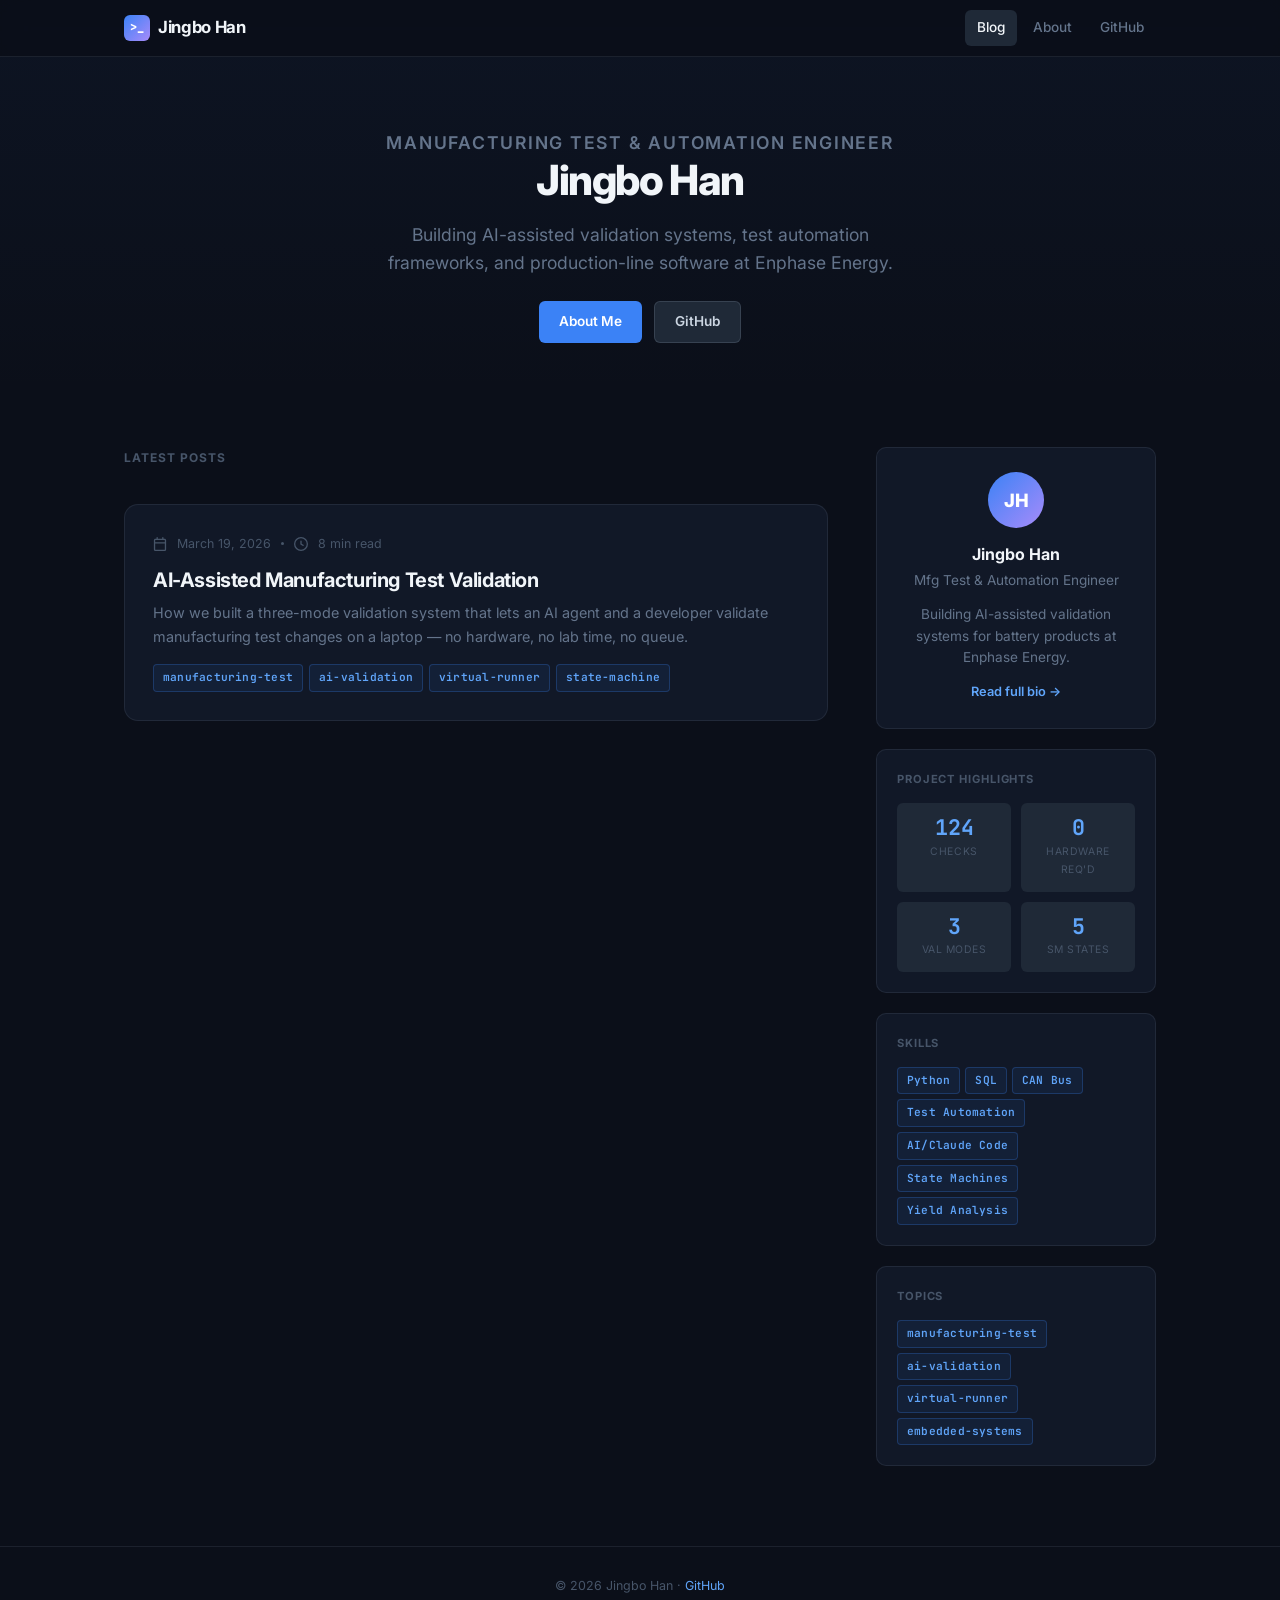
==== commit 2345717c: "Add recruiter-friendly identity, About page, and homepage rebrand - Homepage: name-first hero with r" ====
--- a/docs/index.html
+++ b/docs/index.html
@@ -3,19 +3,19 @@
 <head>
   <meta charset="utf-8">
   <meta name="viewport" content="width=device-width, initial-scale=1">
-  <title>danabaxia — Engineering Blog</title>
-  <meta name="description" content="Technical blog on manufacturing test automation, AI-assisted development, embedded systems, and building reliable production systems.">
+  <title>Jingbo Han — Manufacturing Test &amp; Automation Engineer</title>
+  <meta name="description" content="Jingbo Han's engineering blog — manufacturing test automation, AI-assisted development, embedded systems, and production-line software at Enphase Energy.">
 
   <!-- Open Graph -->
   <meta property="og:type" content="website">
-  <meta property="og:title" content="danabaxia — Engineering Blog">
-  <meta property="og:description" content="Notes on manufacturing test automation, AI-assisted development, and building things that work on the production line.">
+  <meta property="og:title" content="Jingbo Han — Manufacturing Test & Automation Engineer">
+  <meta property="og:description" content="Engineering blog on manufacturing test automation, AI-assisted validation, and building things that work on the production line.">
   <meta property="og:url" content="https://danabaxia.github.io">
 
   <!-- Twitter Card -->
   <meta name="twitter:card" content="summary">
-  <meta name="twitter:title" content="danabaxia — Engineering Blog">
-  <meta name="twitter:description" content="Notes on manufacturing test automation, AI-assisted development, and building things that work on the production line.">
+  <meta name="twitter:title" content="Jingbo Han — Engineering Blog">
+  <meta name="twitter:description" content="Manufacturing test automation, AI-assisted validation, and production-line software.">
 
   <link rel="canonical" href="https://danabaxia.github.io">
   <link rel="stylesheet" href="css/style.css">
@@ -26,7 +26,7 @@
     <div class="nav-inner">
       <a href="index.html" class="nav-brand">
         <span class="nav-brand-icon">&gt;_</span>
-        danabaxia
+        Jingbo Han
       </a>
       <div class="nav-links">
         <a href="index.html" aria-current="page">Blog</a>
@@ -37,14 +37,21 @@
   </nav>
 
   <header class="page-hero">
-    <h1>Engineering from the Bench</h1>
-    <p>Notes on manufacturing test automation, AI-assisted development, and building things that work on the production line.</p>
+    <p class="hero-eyebrow">Manufacturing Test &amp; Automation Engineer</p>
+    <h1>Jingbo Han</h1>
+    <p>Building AI-assisted validation systems, test automation frameworks, and production-line software at Enphase Energy.</p>
+    <div class="hero-cta">
+      <a href="about.html" class="btn-primary">About Me</a>
+      <a href="https://github.com/danabaxia" target="_blank" rel="noopener" class="btn-secondary">GitHub</a>
+    </div>
   </header>
 
   <main class="page-body">
     <div class="two-col">
 
       <div class="post-feed">
+        <h2 class="section-title">Latest Posts</h2>
+
         <article class="post-card">
           <div class="post-card__meta">
             <svg width="14" height="14" viewBox="0 0 16 16" fill="currentColor"><path d="M4.75 0a.75.75 0 0 1 .75.75V2h5V.75a.75.75 0 0 1 1.5 0V2h1.25c.966 0 1.75.784 1.75 1.75v10.5A1.75 1.75 0 0 1 13.25 16H2.75A1.75 1.75 0 0 1 1 14.25V3.75C1 2.784 1.784 2 2.75 2H4V.75A.75.75 0 0 1 4.75 0ZM2.5 7.5v6.75c0 .138.112.25.25.25h10.5a.25.25 0 0 0 .25-.25V7.5Zm10.75-4H2.75a.25.25 0 0 0-.25.25V6h11V3.75a.25.25 0 0 0-.25-.25Z"/></svg>
@@ -53,9 +60,9 @@
             <svg width="14" height="14" viewBox="0 0 16 16" fill="currentColor"><path d="M8 0a8 8 0 1 1 0 16A8 8 0 0 1 8 0ZM1.5 8a6.5 6.5 0 1 0 13 0 6.5 6.5 0 0 0-13 0Zm7.25-3.25v2.992l2.028 1.014a.75.75 0 0 1-.557 1.392l-2.5-1.25A.75.75 0 0 1 7.25 8.25v-3.5a.75.75 0 0 1 1.5 0Z"/></svg>
             <span>8 min read</span>
           </div>
-          <h2 class="post-card__title">
+          <h3 class="post-card__title">
             <a href="posts/ai-assisted-manufacturing-test-validation.html">AI-Assisted Manufacturing Test Validation</a>
-          </h2>
+          </h3>
           <p class="post-card__excerpt">How we built a three-mode validation system that lets an AI agent and a developer validate manufacturing test changes on a laptop &mdash; no hardware, no lab time, no queue.</p>
           <div class="tag-row">
             <span class="tag">manufacturing-test</span>
@@ -67,13 +74,16 @@
       </div>
 
       <aside class="sidebar">
-        <div class="widget">
-          <h3 class="widget__heading">About</h3>
-          <p>Manufacturing test engineer building AI-assisted validation systems for battery products at Enphase Energy.</p>
+        <div class="widget about-widget">
+          <div class="about-mini-avatar">JH</div>
+          <h3 class="about-mini-name">Jingbo Han</h3>
+          <p class="about-mini-title">Mfg Test &amp; Automation Engineer</p>
+          <p>Building AI-assisted validation systems for battery products at Enphase Energy.</p>
+          <a href="about.html" class="widget-link">Read full bio &rarr;</a>
         </div>
 
         <div class="widget">
-          <h3 class="widget__heading">Project Stats</h3>
+          <h3 class="widget__heading">Project Highlights</h3>
           <div class="stat-grid">
             <div class="stat-card">
               <div class="stat-card__number">124</div>
@@ -95,14 +105,25 @@
         </div>
 
         <div class="widget">
+          <h3 class="widget__heading">Skills</h3>
+          <div class="tag-cloud">
+            <span class="tag">Python</span>
+            <span class="tag">SQL</span>
+            <span class="tag">CAN Bus</span>
+            <span class="tag">Test Automation</span>
+            <span class="tag">AI/Claude Code</span>
+            <span class="tag">State Machines</span>
+            <span class="tag">Yield Analysis</span>
+          </div>
+        </div>
+
+        <div class="widget">
           <h3 class="widget__heading">Topics</h3>
           <div class="tag-cloud">
             <span class="tag">manufacturing-test</span>
             <span class="tag">ai-validation</span>
             <span class="tag">virtual-runner</span>
-            <span class="tag">state-machine</span>
-            <span class="tag">python</span>
-            <span class="tag">CAN-bus</span>
+            <span class="tag">embedded-systems</span>
           </div>
         </div>
       </aside>
@@ -111,7 +132,7 @@
   </main>
 
   <footer aria-label="Site footer">
-    <p>&copy; 2026 danabaxia &middot; <a href="https://github.com/danabaxia" target="_blank" rel="noopener">GitHub</a></p>
+    <p>&copy; 2026 Jingbo Han &middot; <a href="https://github.com/danabaxia" target="_blank" rel="noopener">GitHub</a></p>
   </footer>
 
 </body>
--- a/docs/css/style.css
+++ b/docs/css/style.css
@@ -470,26 +470,197 @@
   overflow-x: auto;
 }
 
-/* ===== About ===== */
+/* ===== Hero Enhancements ===== */
+.hero-eyebrow {
+  font-size: 0.8rem;
+  font-weight: 600;
+  text-transform: uppercase;
+  letter-spacing: 0.1em;
+  color: var(--accent-light);
+  margin-bottom: 0.5rem;
+}
+
+.hero-cta {
+  display: flex;
+  gap: 12px;
+  justify-content: center;
+  margin-top: 1.5rem;
+}
+
+.btn-primary {
+  display: inline-flex;
+  align-items: center;
+  padding: 8px 20px;
+  border-radius: var(--radius-sm);
+  font-size: 0.85rem;
+  font-weight: 600;
+  background: var(--accent);
+  color: #fff;
+  transition: background .15s;
+}
+
+.btn-primary:hover { background: #2563eb; color: #fff; }
+
+.btn-secondary {
+  display: inline-flex;
+  align-items: center;
+  gap: 6px;
+  padding: 8px 20px;
+  border-radius: var(--radius-sm);
+  font-size: 0.85rem;
+  font-weight: 600;
+  background: var(--bg-elevated);
+  border: 1px solid var(--border-strong);
+  color: var(--text-body);
+  transition: all .15s;
+}
+
+.btn-secondary:hover { border-color: var(--accent-light); color: var(--accent-light); }
+
+.section-title {
+  font-size: 0.75rem;
+  font-weight: 700;
+  text-transform: uppercase;
+  letter-spacing: 0.08em;
+  color: var(--text-faint);
+  margin-bottom: 1rem;
+}
+
+/* ===== Sidebar About Widget ===== */
+.about-widget {
+  text-align: center;
+  padding: 1.5rem 1.25rem;
+}
+
+.about-mini-avatar {
+  width: 56px;
+  height: 56px;
+  border-radius: 50%;
+  background: linear-gradient(135deg, var(--accent), var(--purple));
+  color: #fff;
+  font-weight: 800;
+  font-size: 1.15rem;
+  display: flex;
+  align-items: center;
+  justify-content: center;
+  margin: 0 auto 0.75rem;
+}
+
+.about-mini-name {
+  font-size: 1rem;
+  font-weight: 700;
+  color: var(--text-heading);
+  margin-bottom: 2px;
+}
+
+.about-mini-title {
+  font-size: 0.75rem;
+  color: var(--text-faint);
+  margin-bottom: 0.75rem;
+}
+
+.widget-link {
+  display: inline-block;
+  font-size: 0.8rem;
+  font-weight: 600;
+  color: var(--accent-light);
+  margin-top: 0.75rem;
+}
+
+/* ===== About Page ===== */
 .about-body {
   max-width: var(--content-width);
   margin: 0 auto;
   padding: 3.5rem 1.5rem 5rem;
 }
 
-.about-body h1 {
-  font-size: 2rem;
+.about-header {
+  display: flex;
+  align-items: center;
+  gap: 1.5rem;
+  margin-bottom: 1rem;
+}
+
+.about-avatar {
+  width: 80px;
+  height: 80px;
+  border-radius: 50%;
+  background: linear-gradient(135deg, var(--accent), var(--purple));
+  color: #fff;
+  font-weight: 800;
+  font-size: 1.6rem;
+  display: flex;
+  align-items: center;
+  justify-content: center;
+  flex-shrink: 0;
+}
+
+.about-header h1 {
+  font-size: 1.8rem;
   font-weight: 800;
   letter-spacing: -0.03em;
   color: var(--text-heading);
-  margin-bottom: 1.75rem;
-}
-
-.about-body h2 {
+  margin-bottom: 0;
+  line-height: 1.2;
+}
+
+.about-role {
+  font-size: 1rem;
+  color: var(--accent-light);
+  font-weight: 600;
+  margin-top: 2px;
+}
+
+.about-org {
+  font-size: 0.85rem;
+  color: var(--text-muted);
+}
+
+.about-links {
+  display: flex;
+  gap: 10px;
+  margin-bottom: 2.5rem;
+  padding-left: calc(80px + 1.5rem);
+}
+
+.about-link-btn {
+  display: inline-flex;
+  align-items: center;
+  gap: 6px;
+  font-size: 0.8rem;
+  font-weight: 600;
+  padding: 5px 14px;
+  border-radius: var(--radius-sm);
+  background: var(--bg-elevated);
+  border: 1px solid var(--border-default);
+  color: var(--text-body);
+  transition: all .15s;
+}
+
+.about-link-btn:hover {
+  border-color: var(--accent-light);
+  color: var(--accent-light);
+}
+
+.about-section {
+  margin-bottom: 2.5rem;
+}
+
+.about-section h2 {
   font-size: 1.2rem;
   font-weight: 700;
   color: var(--text-heading);
-  margin: 2.25rem 0 0.75rem;
+  margin-bottom: 1rem;
+  padding-bottom: 0.4rem;
+  border-bottom: 1px solid var(--border-default);
+}
+
+.about-lead {
+  font-size: 1.15rem;
+  font-weight: 500;
+  color: var(--text-heading);
+  line-height: 1.6;
+  margin-bottom: 1rem;
 }
 
 .about-body p {
@@ -507,6 +678,94 @@
 }
 
 .about-body li strong { color: var(--text-heading); }
+
+/* Skill Cards */
+.skill-grid {
+  display: grid;
+  grid-template-columns: 1fr 1fr;
+  gap: 1rem;
+}
+
+.skill-card {
+  background: var(--bg-surface);
+  border: 1px solid var(--border-default);
+  border-radius: var(--radius-md);
+  padding: 1.25rem;
+  transition: border-color .2s;
+}
+
+.skill-card:hover { border-color: var(--border-strong); }
+
+.skill-card__icon {
+  margin-bottom: 0.65rem;
+}
+
+.skill-card h3 {
+  font-size: 0.95rem;
+  font-weight: 700;
+  color: var(--text-heading);
+  margin-bottom: 0.4rem;
+}
+
+.skill-card p {
+  font-size: 0.82rem;
+  color: var(--text-muted);
+  line-height: 1.6;
+  margin-bottom: 0;
+}
+
+/* Skill Tags */
+.skill-tags {
+  display: flex;
+  flex-direction: column;
+  gap: 0.85rem;
+}
+
+.skill-tag-group {
+  display: flex;
+  flex-wrap: wrap;
+  align-items: center;
+  gap: 6px;
+}
+
+.skill-tag-label {
+  font-size: 0.7rem;
+  font-weight: 700;
+  text-transform: uppercase;
+  letter-spacing: 0.06em;
+  color: var(--text-faint);
+  min-width: 75px;
+}
+
+/* About Stats */
+.about-stats {
+  display: grid;
+  grid-template-columns: repeat(3, 1fr);
+  gap: 0.75rem;
+}
+
+.about-stat {
+  text-align: center;
+  padding: 1rem 0.5rem;
+  background: var(--bg-surface);
+  border: 1px solid var(--border-default);
+  border-radius: var(--radius-md);
+}
+
+.about-stat__number {
+  font-family: var(--font-mono);
+  font-size: 1.5rem;
+  font-weight: 700;
+  color: var(--accent-light);
+  line-height: 1.2;
+}
+
+.about-stat__label {
+  font-size: 0.7rem;
+  color: var(--text-muted);
+  margin-top: 4px;
+  line-height: 1.3;
+}
 
 /* ===== Footer ===== */
 footer[aria-label="Site footer"] {
@@ -532,6 +791,13 @@
   .widget { flex: 1 1 240px; }
 }
 
+@media (max-width: 640px) {
+  .skill-grid { grid-template-columns: 1fr; }
+  .about-stats { grid-template-columns: repeat(2, 1fr); }
+  .about-header { flex-direction: column; text-align: center; }
+  .about-links { padding-left: 0; justify-content: center; }
+}
+
 @media (max-width: 480px) {
   .page-hero { padding: 3rem 1rem 2.5rem; }
   .post-card { padding: 1.25rem; }
